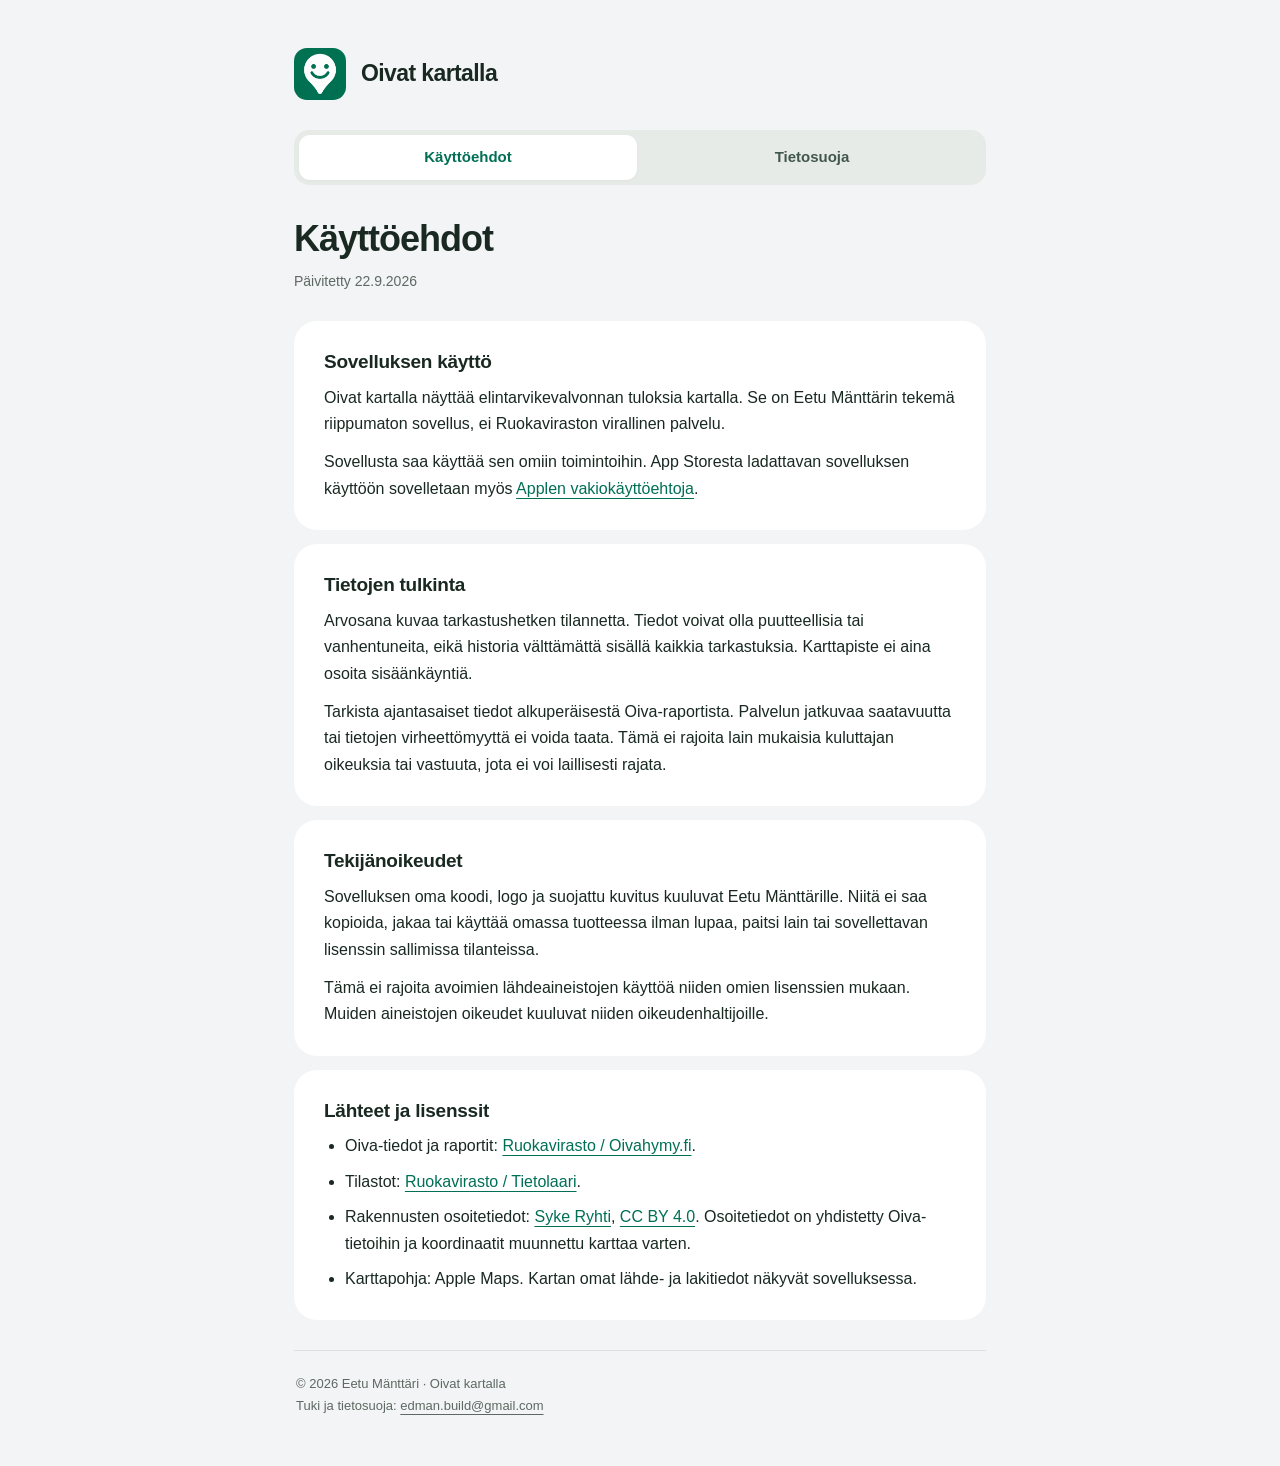
==== index.html @ 7859b193 "Publish Oivat kartalla terms and privacy pages" ====
<!doctype html>
<html lang="fi"><head><meta charset="utf-8"><meta name="viewport" content="width=device-width, initial-scale=1"><meta name="color-scheme" content="light"><meta name="referrer" content="strict-origin-when-cross-origin"><title>Käyttöehdot · Oivat kartalla</title><meta name="description" content="Oivat kartalla -sovelluksen käyttöehdot. Julkaisija Eetu Mänttäri."><link rel="icon" href="icon.png"><link rel="apple-touch-icon" href="icon.png"><link rel="stylesheet" href="style.css"></head><body><a class="skip" href="#sisalto">Siirry sisältöön</a><div class="wrap"><header><a class="brand" href="./"><img src="icon.png" alt="" width="52" height="52">Oivat kartalla</a><nav aria-label="Sivut"><a href="./" aria-current="page">Käyttöehdot</a><a href="tietosuoja.html" >Tietosuoja</a></nav></header><main id="sisalto"><h1>Käyttöehdot</h1><p class="updated">Päivitetty 22.9.2026</p><section class="card"><h2>Sovelluksen käyttö</h2><p>Oivat kartalla näyttää elintarvikevalvonnan tuloksia kartalla. Se on Eetu Mänttärin tekemä riippumaton sovellus, ei Ruokaviraston virallinen palvelu.</p><p>Sovellusta saa käyttää sen omiin toimintoihin. App Storesta ladattavan sovelluksen käyttöön sovelletaan myös <a href="https://www.apple.com/legal/internet-services/itunes/dev/stdeula/">Applen vakiokäyttöehtoja</a>.</p></section>
<section class="card"><h2>Tietojen tulkinta</h2><p>Arvosana kuvaa tarkastushetken tilannetta. Tiedot voivat olla puutteellisia tai vanhentuneita, eikä historia välttämättä sisällä kaikkia tarkastuksia. Karttapiste ei aina osoita sisäänkäyntiä.</p><p>Tarkista ajantasaiset tiedot alkuperäisestä Oiva-raportista. Palvelun jatkuvaa saatavuutta tai tietojen virheettömyyttä ei voida taata. Tämä ei rajoita lain mukaisia kuluttajan oikeuksia tai vastuuta, jota ei voi laillisesti rajata.</p></section>
<section class="card"><h2>Tekijänoikeudet</h2><p>Sovelluksen oma koodi, logo ja suojattu kuvitus kuuluvat Eetu Mänttärille. Niitä ei saa kopioida, jakaa tai käyttää omassa tuotteessa ilman lupaa, paitsi lain tai sovellettavan lisenssin sallimissa tilanteissa.</p><p>Tämä ei rajoita avoimien lähdeaineistojen käyttöä niiden omien lisenssien mukaan. Muiden aineistojen oikeudet kuuluvat niiden oikeudenhaltijoille.</p></section>
<section class="card"><h2>Lähteet ja lisenssit</h2><ul><li>Oiva-tiedot ja raportit: <a href="https://www.oivahymy.fi/">Ruokavirasto / Oivahymy.fi</a>.</li><li>Tilastot: <a href="https://www.oivahymy.fi/avoin-tieto">Ruokavirasto / Tietolaari</a>.</li><li>Rakennusten osoitetiedot: <a href="https://ckan.ymparisto.fi/dataset/rakennetun-ympariston-tietojarjestelman-rakennusten-osoitetiedot">Syke Ryhti</a>, <a href="https://creativecommons.org/licenses/by/4.0/deed.fi">CC BY 4.0</a>. Osoitetiedot on yhdistetty Oiva-tietoihin ja koordinaatit muunnettu karttaa varten.</li><li>Karttapohja: Apple Maps. Kartan omat lähde- ja lakitiedot näkyvät sovelluksessa.</li></ul></section></main><footer>© 2026 Eetu Mänttäri · Oivat kartalla<br>Tuki ja tietosuoja: <a href="mailto:edman.build@gmail.com">edman.build@gmail.com</a></footer></div></body></html>
---- style.css ----
*{box-sizing:border-box}html{color-scheme:light;scroll-behavior:smooth}body{margin:0;background:#f3f4f5;color:#192922;font:17px/1.65 -apple-system,BlinkMacSystemFont,"Segoe UI",sans-serif;-webkit-text-size-adjust:100%}a{color:#006f55;text-underline-offset:4px}a:hover{text-decoration-thickness:2px}a:focus-visible{outline:3px solid #177fa7;outline-offset:5px;border-radius:3px}.wrap{max-width:740px;margin:auto;padding:48px 24px 28px}.brand{display:flex;align-items:center;gap:15px;text-decoration:none;color:inherit;font-size:23px;font-weight:650;letter-spacing:-.6px}.brand img{width:52px;height:52px;border-radius:13px}nav{display:flex;gap:6px;margin:30px 0 32px;padding:5px;background:#e7ebe8;border-radius:15px}nav a{flex:1;text-align:center;padding:10px 12px;border-radius:11px;text-decoration:none;font-size:15px;font-weight:600;color:#42574c}nav a[aria-current=page]{background:white;color:#006f55;box-shadow:0 1px 3px #10291a0b}h1{font-size:36px;line-height:1.2;letter-spacing:-1px;margin:0 0 10px}h2{font-size:19px;line-height:1.35;letter-spacing:-.25px;margin:0 0 10px}p{margin:0 0 12px}p:last-child{margin-bottom:0}.updated{font-size:14px;color:#5d6962;margin-bottom:28px}.card{background:#fff;border-radius:23px;padding:28px 30px;margin:14px 0}.card p,.card li{font-size:16px}ul{margin:0;padding-left:21px}li+li{margin-top:9px}.quiet{color:#5d6962}footer{border-top:1px solid #dbe1dc;margin-top:30px;padding:22px 2px;font-size:13px;color:#5d6962}footer a{color:inherit;overflow-wrap:anywhere}.skip{position:absolute;top:-70px;left:12px;background:white;padding:12px}.skip:focus{top:12px}main{outline:none}@media(max-width:480px){.wrap{padding:28px 18px 20px}.brand{font-size:22px}.brand img{width:46px;height:46px}nav{margin:24px 0 28px}h1{font-size:31px}.card{padding:23px 22px;border-radius:21px}}@media(prefers-reduced-motion:reduce){html{scroll-behavior:auto}}
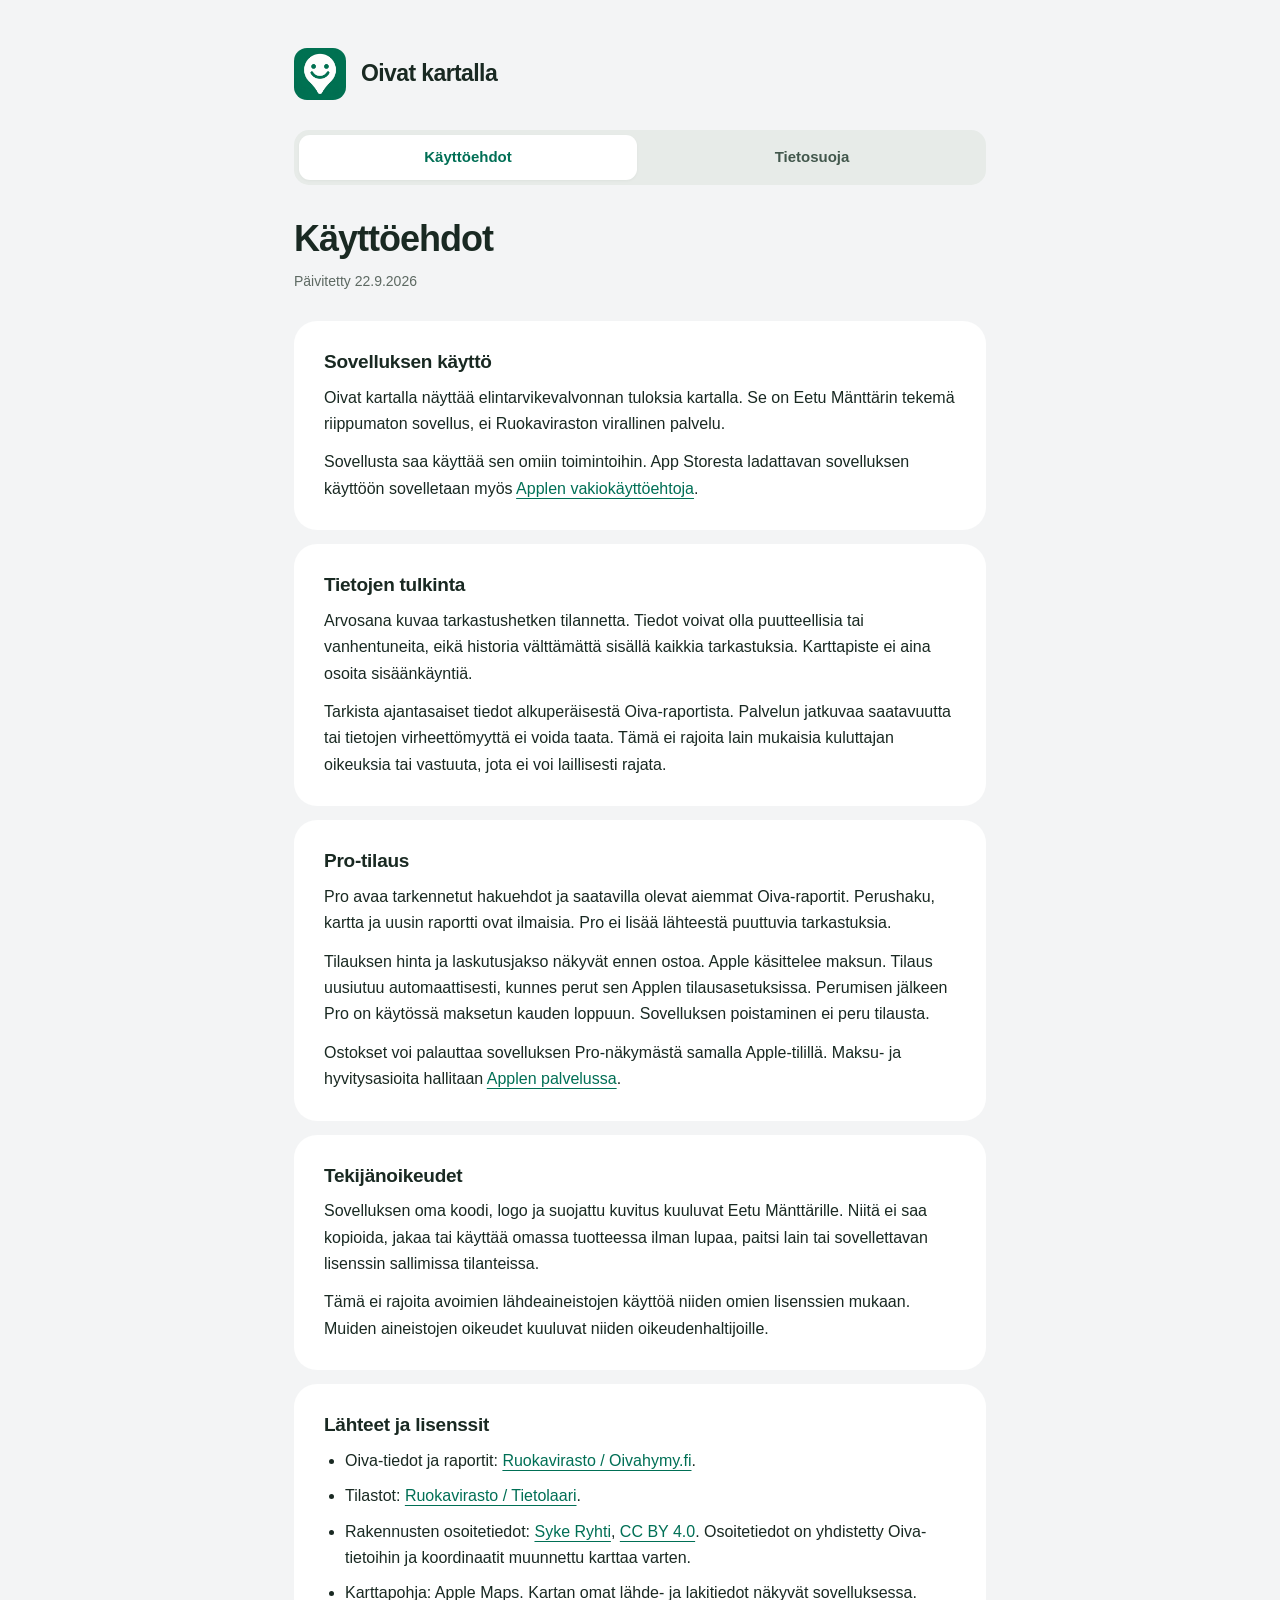
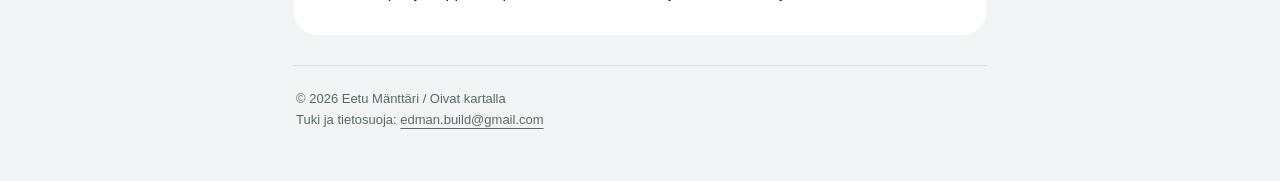
==== commit 8c59b88a: "Explain Pro subscriptions and Apple purchase privacy" ====
--- a/index.html
+++ b/index.html
@@ -1,5 +1,6 @@
 <!doctype html>
-<html lang="fi"><head><meta charset="utf-8"><meta name="viewport" content="width=device-width, initial-scale=1"><meta name="color-scheme" content="light"><meta name="referrer" content="strict-origin-when-cross-origin"><title>Käyttöehdot · Oivat kartalla</title><meta name="description" content="Oivat kartalla -sovelluksen käyttöehdot. Julkaisija Eetu Mänttäri."><link rel="icon" href="icon.png"><link rel="apple-touch-icon" href="icon.png"><link rel="stylesheet" href="style.css"></head><body><a class="skip" href="#sisalto">Siirry sisältöön</a><div class="wrap"><header><a class="brand" href="./"><img src="icon.png" alt="" width="52" height="52">Oivat kartalla</a><nav aria-label="Sivut"><a href="./" aria-current="page">Käyttöehdot</a><a href="tietosuoja.html" >Tietosuoja</a></nav></header><main id="sisalto"><h1>Käyttöehdot</h1><p class="updated">Päivitetty 22.9.2026</p><section class="card"><h2>Sovelluksen käyttö</h2><p>Oivat kartalla näyttää elintarvikevalvonnan tuloksia kartalla. Se on Eetu Mänttärin tekemä riippumaton sovellus, ei Ruokaviraston virallinen palvelu.</p><p>Sovellusta saa käyttää sen omiin toimintoihin. App Storesta ladattavan sovelluksen käyttöön sovelletaan myös <a href="https://www.apple.com/legal/internet-services/itunes/dev/stdeula/">Applen vakiokäyttöehtoja</a>.</p></section>
+<html lang="fi"><head><meta charset="utf-8"><meta name="viewport" content="width=device-width, initial-scale=1"><meta name="color-scheme" content="light"><meta name="referrer" content="strict-origin-when-cross-origin"><title>Käyttöehdot / Oivat kartalla</title><meta name="description" content="Oivat kartalla -sovelluksen käyttöehdot. Julkaisija Eetu Mänttäri."><link rel="icon" href="icon.png"><link rel="apple-touch-icon" href="icon.png"><link rel="stylesheet" href="style.css"></head><body><a class="skip" href="#sisalto">Siirry sisältöön</a><div class="wrap"><header><a class="brand" href="./"><img src="icon.png" alt="" width="52" height="52">Oivat kartalla</a><nav aria-label="Sivut"><a href="./" aria-current="page">Käyttöehdot</a><a href="tietosuoja.html" >Tietosuoja</a></nav></header><main id="sisalto"><h1>Käyttöehdot</h1><p class="updated">Päivitetty 22.9.2026</p><section class="card"><h2>Sovelluksen käyttö</h2><p>Oivat kartalla näyttää elintarvikevalvonnan tuloksia kartalla. Se on Eetu Mänttärin tekemä riippumaton sovellus, ei Ruokaviraston virallinen palvelu.</p><p>Sovellusta saa käyttää sen omiin toimintoihin. App Storesta ladattavan sovelluksen käyttöön sovelletaan myös <a href="https://www.apple.com/legal/internet-services/itunes/dev/stdeula/">Applen vakiokäyttöehtoja</a>.</p></section>
 <section class="card"><h2>Tietojen tulkinta</h2><p>Arvosana kuvaa tarkastushetken tilannetta. Tiedot voivat olla puutteellisia tai vanhentuneita, eikä historia välttämättä sisällä kaikkia tarkastuksia. Karttapiste ei aina osoita sisäänkäyntiä.</p><p>Tarkista ajantasaiset tiedot alkuperäisestä Oiva-raportista. Palvelun jatkuvaa saatavuutta tai tietojen virheettömyyttä ei voida taata. Tämä ei rajoita lain mukaisia kuluttajan oikeuksia tai vastuuta, jota ei voi laillisesti rajata.</p></section>
+<section class="card"><h2>Pro-tilaus</h2><p>Pro avaa tarkennetut hakuehdot ja saatavilla olevat aiemmat Oiva-raportit. Perushaku, kartta ja uusin raportti ovat ilmaisia. Pro ei lisää lähteestä puuttuvia tarkastuksia.</p><p>Tilauksen hinta ja laskutusjakso näkyvät ennen ostoa. Apple käsittelee maksun. Tilaus uusiutuu automaattisesti, kunnes perut sen Applen tilausasetuksissa. Perumisen jälkeen Pro on käytössä maksetun kauden loppuun. Sovelluksen poistaminen ei peru tilausta.</p><p>Ostokset voi palauttaa sovelluksen Pro-näkymästä samalla Apple-tilillä. Maksu- ja hyvitysasioita hallitaan <a href="https://reportaproblem.apple.com/">Applen palvelussa</a>.</p></section>
 <section class="card"><h2>Tekijänoikeudet</h2><p>Sovelluksen oma koodi, logo ja suojattu kuvitus kuuluvat Eetu Mänttärille. Niitä ei saa kopioida, jakaa tai käyttää omassa tuotteessa ilman lupaa, paitsi lain tai sovellettavan lisenssin sallimissa tilanteissa.</p><p>Tämä ei rajoita avoimien lähdeaineistojen käyttöä niiden omien lisenssien mukaan. Muiden aineistojen oikeudet kuuluvat niiden oikeudenhaltijoille.</p></section>
-<section class="card"><h2>Lähteet ja lisenssit</h2><ul><li>Oiva-tiedot ja raportit: <a href="https://www.oivahymy.fi/">Ruokavirasto / Oivahymy.fi</a>.</li><li>Tilastot: <a href="https://www.oivahymy.fi/avoin-tieto">Ruokavirasto / Tietolaari</a>.</li><li>Rakennusten osoitetiedot: <a href="https://ckan.ymparisto.fi/dataset/rakennetun-ympariston-tietojarjestelman-rakennusten-osoitetiedot">Syke Ryhti</a>, <a href="https://creativecommons.org/licenses/by/4.0/deed.fi">CC BY 4.0</a>. Osoitetiedot on yhdistetty Oiva-tietoihin ja koordinaatit muunnettu karttaa varten.</li><li>Karttapohja: Apple Maps. Kartan omat lähde- ja lakitiedot näkyvät sovelluksessa.</li></ul></section></main><footer>© 2026 Eetu Mänttäri · Oivat kartalla<br>Tuki ja tietosuoja: <a href="mailto:edman.build@gmail.com">edman.build@gmail.com</a></footer></div></body></html>+<section class="card"><h2>Lähteet ja lisenssit</h2><ul><li>Oiva-tiedot ja raportit: <a href="https://www.oivahymy.fi/">Ruokavirasto / Oivahymy.fi</a>.</li><li>Tilastot: <a href="https://www.oivahymy.fi/avoin-tieto">Ruokavirasto / Tietolaari</a>.</li><li>Rakennusten osoitetiedot: <a href="https://ckan.ymparisto.fi/dataset/rakennetun-ympariston-tietojarjestelman-rakennusten-osoitetiedot">Syke Ryhti</a>, <a href="https://creativecommons.org/licenses/by/4.0/deed.fi">CC BY 4.0</a>. Osoitetiedot on yhdistetty Oiva-tietoihin ja koordinaatit muunnettu karttaa varten.</li><li>Karttapohja: Apple Maps. Kartan omat lähde- ja lakitiedot näkyvät sovelluksessa.</li></ul></section></main><footer>© 2026 Eetu Mänttäri / Oivat kartalla<br>Tuki ja tietosuoja: <a href="mailto:edman.build@gmail.com">edman.build@gmail.com</a></footer></div></body></html>
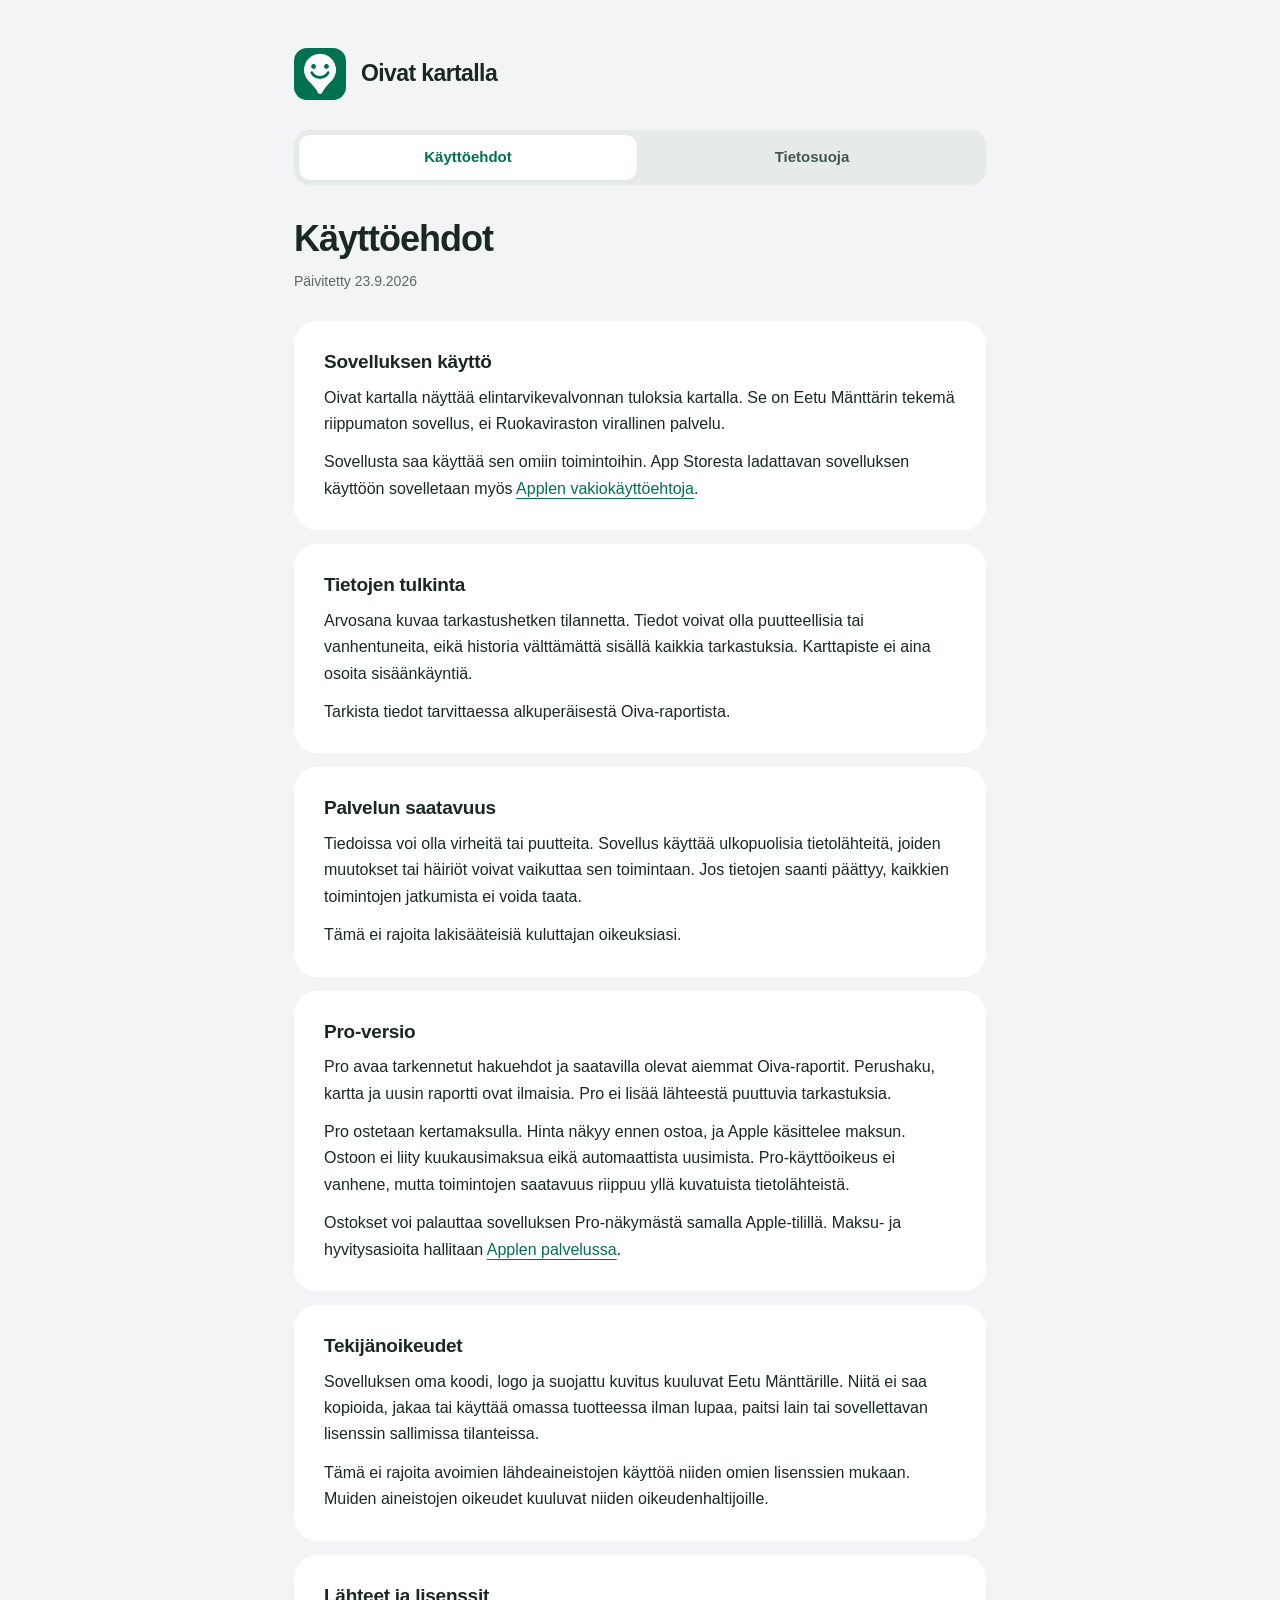
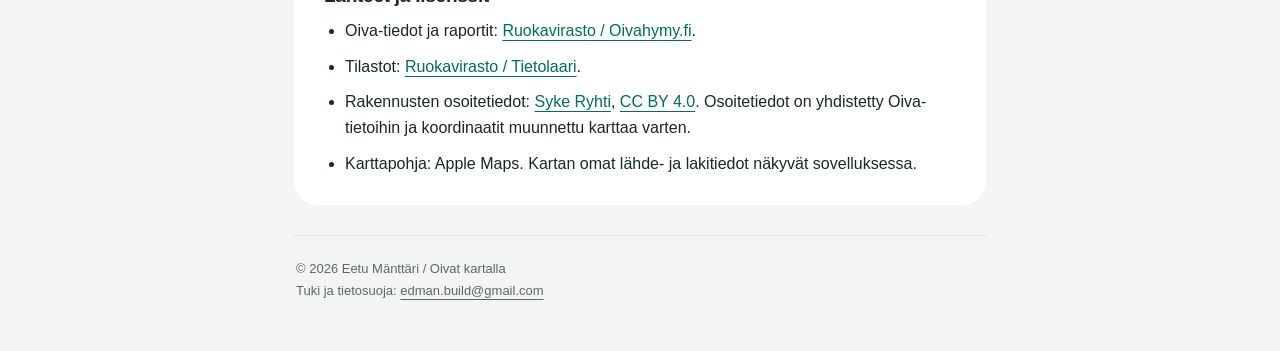
==== commit 1822d590: "Clarify data availability and one-time Pro terms" ====
--- a/index.html
+++ b/index.html
@@ -1,6 +1,7 @@
 <!doctype html>
-<html lang="fi"><head><meta charset="utf-8"><meta name="viewport" content="width=device-width, initial-scale=1"><meta name="color-scheme" content="light"><meta name="referrer" content="strict-origin-when-cross-origin"><title>Käyttöehdot / Oivat kartalla</title><meta name="description" content="Oivat kartalla -sovelluksen käyttöehdot. Julkaisija Eetu Mänttäri."><link rel="icon" href="icon.png"><link rel="apple-touch-icon" href="icon.png"><link rel="stylesheet" href="style.css"></head><body><a class="skip" href="#sisalto">Siirry sisältöön</a><div class="wrap"><header><a class="brand" href="./"><img src="icon.png" alt="" width="52" height="52">Oivat kartalla</a><nav aria-label="Sivut"><a href="./" aria-current="page">Käyttöehdot</a><a href="tietosuoja.html" >Tietosuoja</a></nav></header><main id="sisalto"><h1>Käyttöehdot</h1><p class="updated">Päivitetty 22.9.2026</p><section class="card"><h2>Sovelluksen käyttö</h2><p>Oivat kartalla näyttää elintarvikevalvonnan tuloksia kartalla. Se on Eetu Mänttärin tekemä riippumaton sovellus, ei Ruokaviraston virallinen palvelu.</p><p>Sovellusta saa käyttää sen omiin toimintoihin. App Storesta ladattavan sovelluksen käyttöön sovelletaan myös <a href="https://www.apple.com/legal/internet-services/itunes/dev/stdeula/">Applen vakiokäyttöehtoja</a>.</p></section>
-<section class="card"><h2>Tietojen tulkinta</h2><p>Arvosana kuvaa tarkastushetken tilannetta. Tiedot voivat olla puutteellisia tai vanhentuneita, eikä historia välttämättä sisällä kaikkia tarkastuksia. Karttapiste ei aina osoita sisäänkäyntiä.</p><p>Tarkista ajantasaiset tiedot alkuperäisestä Oiva-raportista. Palvelun jatkuvaa saatavuutta tai tietojen virheettömyyttä ei voida taata. Tämä ei rajoita lain mukaisia kuluttajan oikeuksia tai vastuuta, jota ei voi laillisesti rajata.</p></section>
-<section class="card"><h2>Pro-tilaus</h2><p>Pro avaa tarkennetut hakuehdot ja saatavilla olevat aiemmat Oiva-raportit. Perushaku, kartta ja uusin raportti ovat ilmaisia. Pro ei lisää lähteestä puuttuvia tarkastuksia.</p><p>Tilauksen hinta ja laskutusjakso näkyvät ennen ostoa. Apple käsittelee maksun. Tilaus uusiutuu automaattisesti, kunnes perut sen Applen tilausasetuksissa. Perumisen jälkeen Pro on käytössä maksetun kauden loppuun. Sovelluksen poistaminen ei peru tilausta.</p><p>Ostokset voi palauttaa sovelluksen Pro-näkymästä samalla Apple-tilillä. Maksu- ja hyvitysasioita hallitaan <a href="https://reportaproblem.apple.com/">Applen palvelussa</a>.</p></section>
+<html lang="fi"><head><meta charset="utf-8"><meta name="viewport" content="width=device-width, initial-scale=1"><meta name="color-scheme" content="light"><meta name="referrer" content="strict-origin-when-cross-origin"><title>Käyttöehdot / Oivat kartalla</title><meta name="description" content="Oivat kartalla -sovelluksen käyttöehdot. Julkaisija Eetu Mänttäri."><link rel="icon" href="icon.png"><link rel="apple-touch-icon" href="icon.png"><link rel="stylesheet" href="style.css"></head><body><a class="skip" href="#sisalto">Siirry sisältöön</a><div class="wrap"><header><a class="brand" href="./"><img src="icon.png" alt="" width="52" height="52">Oivat kartalla</a><nav aria-label="Sivut"><a href="./" aria-current="page">Käyttöehdot</a><a href="tietosuoja.html" >Tietosuoja</a></nav></header><main id="sisalto"><h1>Käyttöehdot</h1><p class="updated">Päivitetty 23.9.2026</p><section class="card"><h2>Sovelluksen käyttö</h2><p>Oivat kartalla näyttää elintarvikevalvonnan tuloksia kartalla. Se on Eetu Mänttärin tekemä riippumaton sovellus, ei Ruokaviraston virallinen palvelu.</p><p>Sovellusta saa käyttää sen omiin toimintoihin. App Storesta ladattavan sovelluksen käyttöön sovelletaan myös <a href="https://www.apple.com/legal/internet-services/itunes/dev/stdeula/">Applen vakiokäyttöehtoja</a>.</p></section>
+<section class="card"><h2>Tietojen tulkinta</h2><p>Arvosana kuvaa tarkastushetken tilannetta. Tiedot voivat olla puutteellisia tai vanhentuneita, eikä historia välttämättä sisällä kaikkia tarkastuksia. Karttapiste ei aina osoita sisäänkäyntiä.</p><p>Tarkista tiedot tarvittaessa alkuperäisestä Oiva-raportista.</p></section>
+<section class="card"><h2>Palvelun saatavuus</h2><p>Tiedoissa voi olla virheitä tai puutteita. Sovellus käyttää ulkopuolisia tietolähteitä, joiden muutokset tai häiriöt voivat vaikuttaa sen toimintaan. Jos tietojen saanti päättyy, kaikkien toimintojen jatkumista ei voida taata.</p><p>Tämä ei rajoita lakisääteisiä kuluttajan oikeuksiasi.</p></section>
+<section class="card"><h2>Pro-versio</h2><p>Pro avaa tarkennetut hakuehdot ja saatavilla olevat aiemmat Oiva-raportit. Perushaku, kartta ja uusin raportti ovat ilmaisia. Pro ei lisää lähteestä puuttuvia tarkastuksia.</p><p>Pro ostetaan kertamaksulla. Hinta näkyy ennen ostoa, ja Apple käsittelee maksun. Ostoon ei liity kuukausimaksua eikä automaattista uusimista. Pro-käyttöoikeus ei vanhene, mutta toimintojen saatavuus riippuu yllä kuvatuista tietolähteistä.</p><p>Ostokset voi palauttaa sovelluksen Pro-näkymästä samalla Apple-tilillä. Maksu- ja hyvitysasioita hallitaan <a href="https://reportaproblem.apple.com/">Applen palvelussa</a>.</p></section>
 <section class="card"><h2>Tekijänoikeudet</h2><p>Sovelluksen oma koodi, logo ja suojattu kuvitus kuuluvat Eetu Mänttärille. Niitä ei saa kopioida, jakaa tai käyttää omassa tuotteessa ilman lupaa, paitsi lain tai sovellettavan lisenssin sallimissa tilanteissa.</p><p>Tämä ei rajoita avoimien lähdeaineistojen käyttöä niiden omien lisenssien mukaan. Muiden aineistojen oikeudet kuuluvat niiden oikeudenhaltijoille.</p></section>
 <section class="card"><h2>Lähteet ja lisenssit</h2><ul><li>Oiva-tiedot ja raportit: <a href="https://www.oivahymy.fi/">Ruokavirasto / Oivahymy.fi</a>.</li><li>Tilastot: <a href="https://www.oivahymy.fi/avoin-tieto">Ruokavirasto / Tietolaari</a>.</li><li>Rakennusten osoitetiedot: <a href="https://ckan.ymparisto.fi/dataset/rakennetun-ympariston-tietojarjestelman-rakennusten-osoitetiedot">Syke Ryhti</a>, <a href="https://creativecommons.org/licenses/by/4.0/deed.fi">CC BY 4.0</a>. Osoitetiedot on yhdistetty Oiva-tietoihin ja koordinaatit muunnettu karttaa varten.</li><li>Karttapohja: Apple Maps. Kartan omat lähde- ja lakitiedot näkyvät sovelluksessa.</li></ul></section></main><footer>© 2026 Eetu Mänttäri / Oivat kartalla<br>Tuki ja tietosuoja: <a href="mailto:edman.build@gmail.com">edman.build@gmail.com</a></footer></div></body></html>
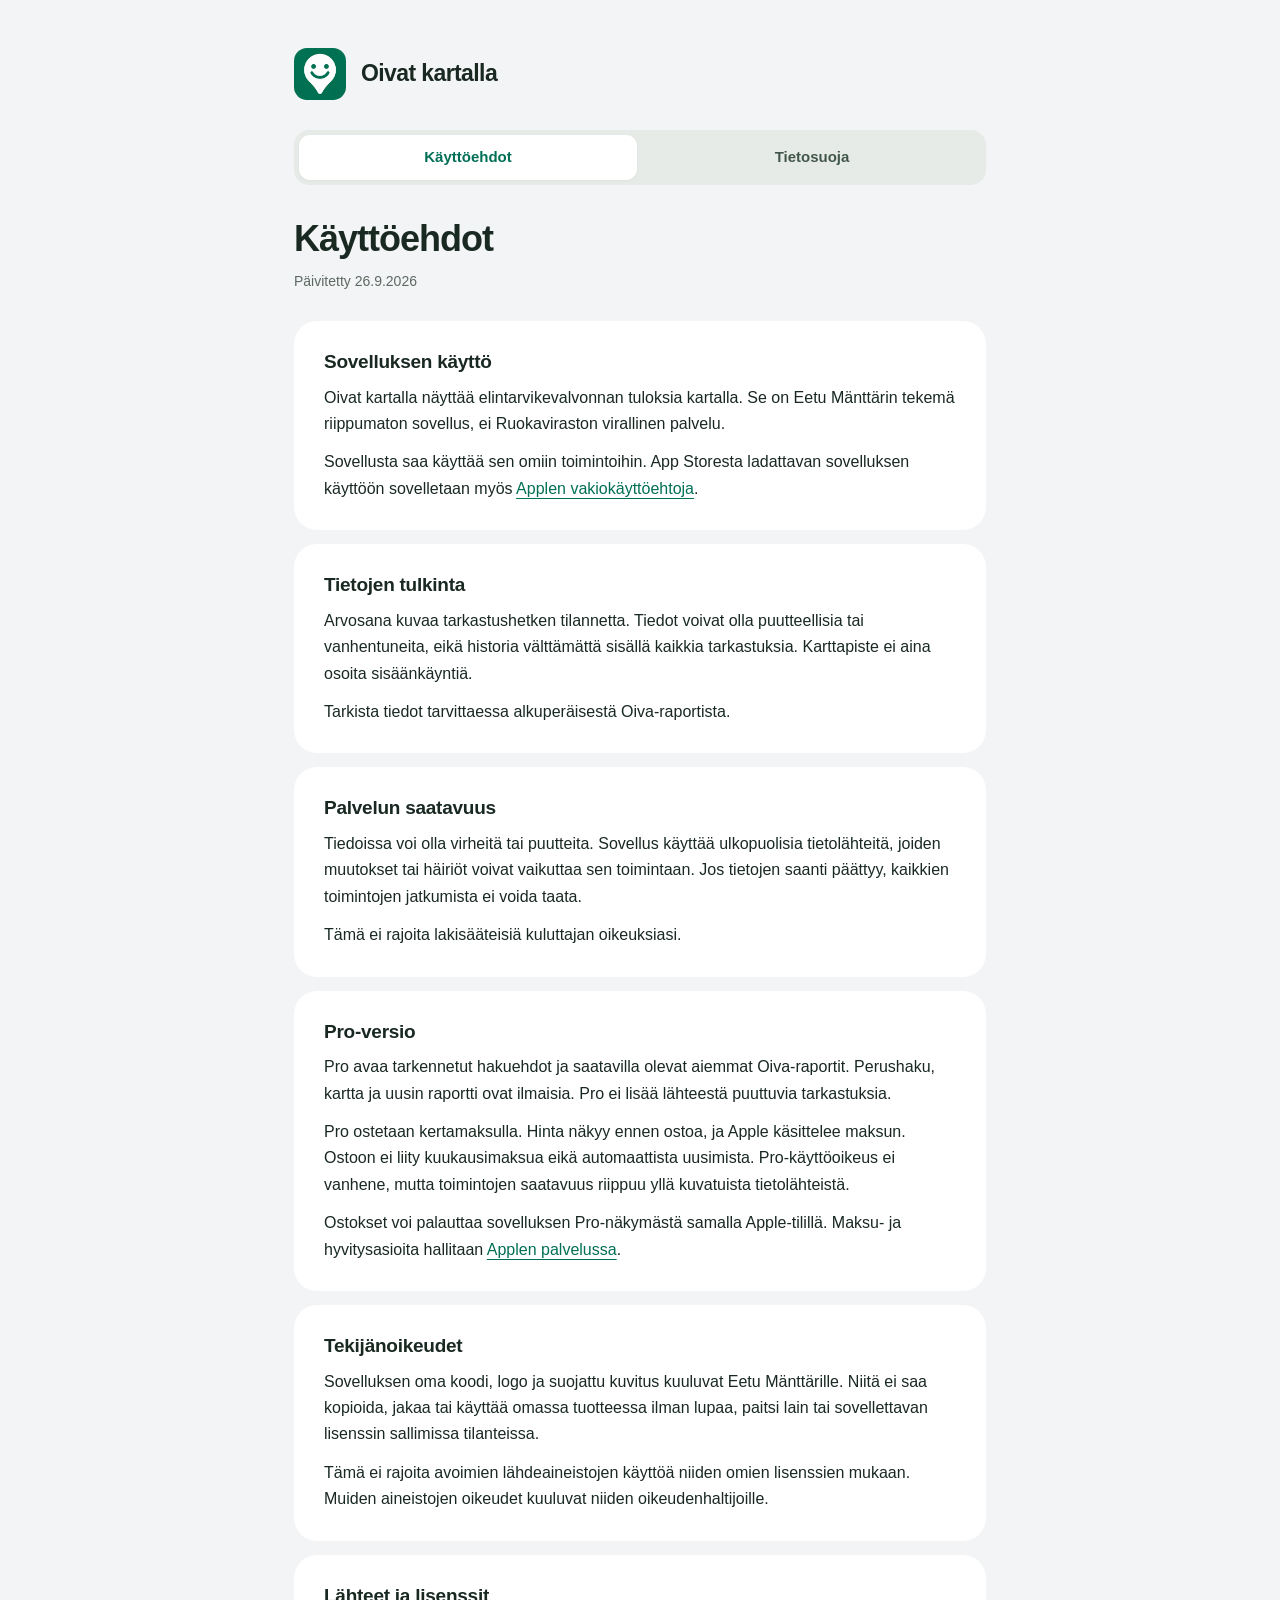
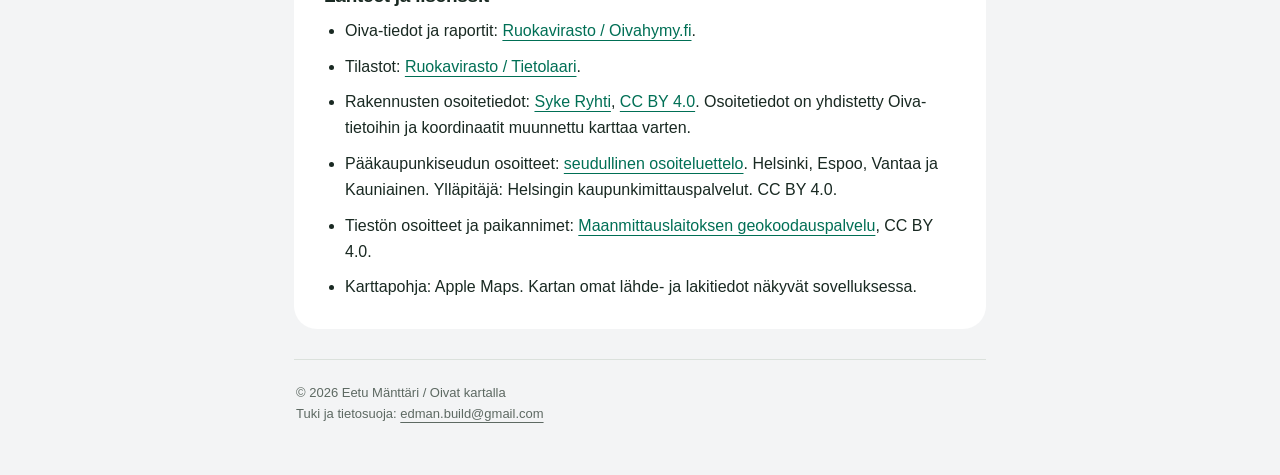
==== commit f5a69d94: "Clarify one-time Pro purchase privacy and address credits" ====
--- a/index.html
+++ b/index.html
@@ -1,7 +1,7 @@
 <!doctype html>
-<html lang="fi"><head><meta charset="utf-8"><meta name="viewport" content="width=device-width, initial-scale=1"><meta name="color-scheme" content="light"><meta name="referrer" content="strict-origin-when-cross-origin"><title>Käyttöehdot / Oivat kartalla</title><meta name="description" content="Oivat kartalla -sovelluksen käyttöehdot. Julkaisija Eetu Mänttäri."><link rel="icon" href="icon.png"><link rel="apple-touch-icon" href="icon.png"><link rel="stylesheet" href="style.css"></head><body><a class="skip" href="#sisalto">Siirry sisältöön</a><div class="wrap"><header><a class="brand" href="./"><img src="icon.png" alt="" width="52" height="52">Oivat kartalla</a><nav aria-label="Sivut"><a href="./" aria-current="page">Käyttöehdot</a><a href="tietosuoja.html" >Tietosuoja</a></nav></header><main id="sisalto"><h1>Käyttöehdot</h1><p class="updated">Päivitetty 23.9.2026</p><section class="card"><h2>Sovelluksen käyttö</h2><p>Oivat kartalla näyttää elintarvikevalvonnan tuloksia kartalla. Se on Eetu Mänttärin tekemä riippumaton sovellus, ei Ruokaviraston virallinen palvelu.</p><p>Sovellusta saa käyttää sen omiin toimintoihin. App Storesta ladattavan sovelluksen käyttöön sovelletaan myös <a href="https://www.apple.com/legal/internet-services/itunes/dev/stdeula/">Applen vakiokäyttöehtoja</a>.</p></section>
+<html lang="fi"><head><meta charset="utf-8"><meta name="viewport" content="width=device-width, initial-scale=1"><meta name="color-scheme" content="light"><meta name="referrer" content="strict-origin-when-cross-origin"><title>Käyttöehdot / Oivat kartalla</title><meta name="description" content="Oivat kartalla -sovelluksen käyttöehdot. Julkaisija Eetu Mänttäri."><link rel="icon" href="icon.png"><link rel="apple-touch-icon" href="icon.png"><link rel="stylesheet" href="style.css"></head><body><a class="skip" href="#sisalto">Siirry sisältöön</a><div class="wrap"><header><a class="brand" href="./"><img src="icon.png" alt="" width="52" height="52">Oivat kartalla</a><nav aria-label="Sivut"><a href="./" aria-current="page">Käyttöehdot</a><a href="tietosuoja.html" >Tietosuoja</a></nav></header><main id="sisalto"><h1>Käyttöehdot</h1><p class="updated">Päivitetty 26.9.2026</p><section class="card"><h2>Sovelluksen käyttö</h2><p>Oivat kartalla näyttää elintarvikevalvonnan tuloksia kartalla. Se on Eetu Mänttärin tekemä riippumaton sovellus, ei Ruokaviraston virallinen palvelu.</p><p>Sovellusta saa käyttää sen omiin toimintoihin. App Storesta ladattavan sovelluksen käyttöön sovelletaan myös <a href="https://www.apple.com/legal/internet-services/itunes/dev/stdeula/">Applen vakiokäyttöehtoja</a>.</p></section>
 <section class="card"><h2>Tietojen tulkinta</h2><p>Arvosana kuvaa tarkastushetken tilannetta. Tiedot voivat olla puutteellisia tai vanhentuneita, eikä historia välttämättä sisällä kaikkia tarkastuksia. Karttapiste ei aina osoita sisäänkäyntiä.</p><p>Tarkista tiedot tarvittaessa alkuperäisestä Oiva-raportista.</p></section>
 <section class="card"><h2>Palvelun saatavuus</h2><p>Tiedoissa voi olla virheitä tai puutteita. Sovellus käyttää ulkopuolisia tietolähteitä, joiden muutokset tai häiriöt voivat vaikuttaa sen toimintaan. Jos tietojen saanti päättyy, kaikkien toimintojen jatkumista ei voida taata.</p><p>Tämä ei rajoita lakisääteisiä kuluttajan oikeuksiasi.</p></section>
 <section class="card"><h2>Pro-versio</h2><p>Pro avaa tarkennetut hakuehdot ja saatavilla olevat aiemmat Oiva-raportit. Perushaku, kartta ja uusin raportti ovat ilmaisia. Pro ei lisää lähteestä puuttuvia tarkastuksia.</p><p>Pro ostetaan kertamaksulla. Hinta näkyy ennen ostoa, ja Apple käsittelee maksun. Ostoon ei liity kuukausimaksua eikä automaattista uusimista. Pro-käyttöoikeus ei vanhene, mutta toimintojen saatavuus riippuu yllä kuvatuista tietolähteistä.</p><p>Ostokset voi palauttaa sovelluksen Pro-näkymästä samalla Apple-tilillä. Maksu- ja hyvitysasioita hallitaan <a href="https://reportaproblem.apple.com/">Applen palvelussa</a>.</p></section>
 <section class="card"><h2>Tekijänoikeudet</h2><p>Sovelluksen oma koodi, logo ja suojattu kuvitus kuuluvat Eetu Mänttärille. Niitä ei saa kopioida, jakaa tai käyttää omassa tuotteessa ilman lupaa, paitsi lain tai sovellettavan lisenssin sallimissa tilanteissa.</p><p>Tämä ei rajoita avoimien lähdeaineistojen käyttöä niiden omien lisenssien mukaan. Muiden aineistojen oikeudet kuuluvat niiden oikeudenhaltijoille.</p></section>
-<section class="card"><h2>Lähteet ja lisenssit</h2><ul><li>Oiva-tiedot ja raportit: <a href="https://www.oivahymy.fi/">Ruokavirasto / Oivahymy.fi</a>.</li><li>Tilastot: <a href="https://www.oivahymy.fi/avoin-tieto">Ruokavirasto / Tietolaari</a>.</li><li>Rakennusten osoitetiedot: <a href="https://ckan.ymparisto.fi/dataset/rakennetun-ympariston-tietojarjestelman-rakennusten-osoitetiedot">Syke Ryhti</a>, <a href="https://creativecommons.org/licenses/by/4.0/deed.fi">CC BY 4.0</a>. Osoitetiedot on yhdistetty Oiva-tietoihin ja koordinaatit muunnettu karttaa varten.</li><li>Karttapohja: Apple Maps. Kartan omat lähde- ja lakitiedot näkyvät sovelluksessa.</li></ul></section></main><footer>© 2026 Eetu Mänttäri / Oivat kartalla<br>Tuki ja tietosuoja: <a href="mailto:edman.build@gmail.com">edman.build@gmail.com</a></footer></div></body></html>+<section class="card"><h2>Lähteet ja lisenssit</h2><ul><li>Oiva-tiedot ja raportit: <a href="https://www.oivahymy.fi/">Ruokavirasto / Oivahymy.fi</a>.</li><li>Tilastot: <a href="https://www.oivahymy.fi/avoin-tieto">Ruokavirasto / Tietolaari</a>.</li><li>Rakennusten osoitetiedot: <a href="https://ckan.ymparisto.fi/dataset/rakennetun-ympariston-tietojarjestelman-rakennusten-osoitetiedot">Syke Ryhti</a>, <a href="https://creativecommons.org/licenses/by/4.0/deed.fi">CC BY 4.0</a>. Osoitetiedot on yhdistetty Oiva-tietoihin ja koordinaatit muunnettu karttaa varten.</li><li>Pääkaupunkiseudun osoitteet: <a href="https://hri.fi/data/dataset/seudullinen-osoiteluettelo">seudullinen osoiteluettelo</a>. Helsinki, Espoo, Vantaa ja Kauniainen. Ylläpitäjä: Helsingin kaupunkimittauspalvelut. CC BY 4.0.</li><li>Tiestön osoitteet ja paikannimet: <a href="https://www.maanmittauslaitos.fi/geokoodauspalvelu">Maanmittauslaitoksen geokoodauspalvelu</a>, CC BY 4.0.</li><li>Karttapohja: Apple Maps. Kartan omat lähde- ja lakitiedot näkyvät sovelluksessa.</li></ul></section></main><footer>© 2026 Eetu Mänttäri / Oivat kartalla<br>Tuki ja tietosuoja: <a href="mailto:edman.build@gmail.com">edman.build@gmail.com</a></footer></div></body></html>
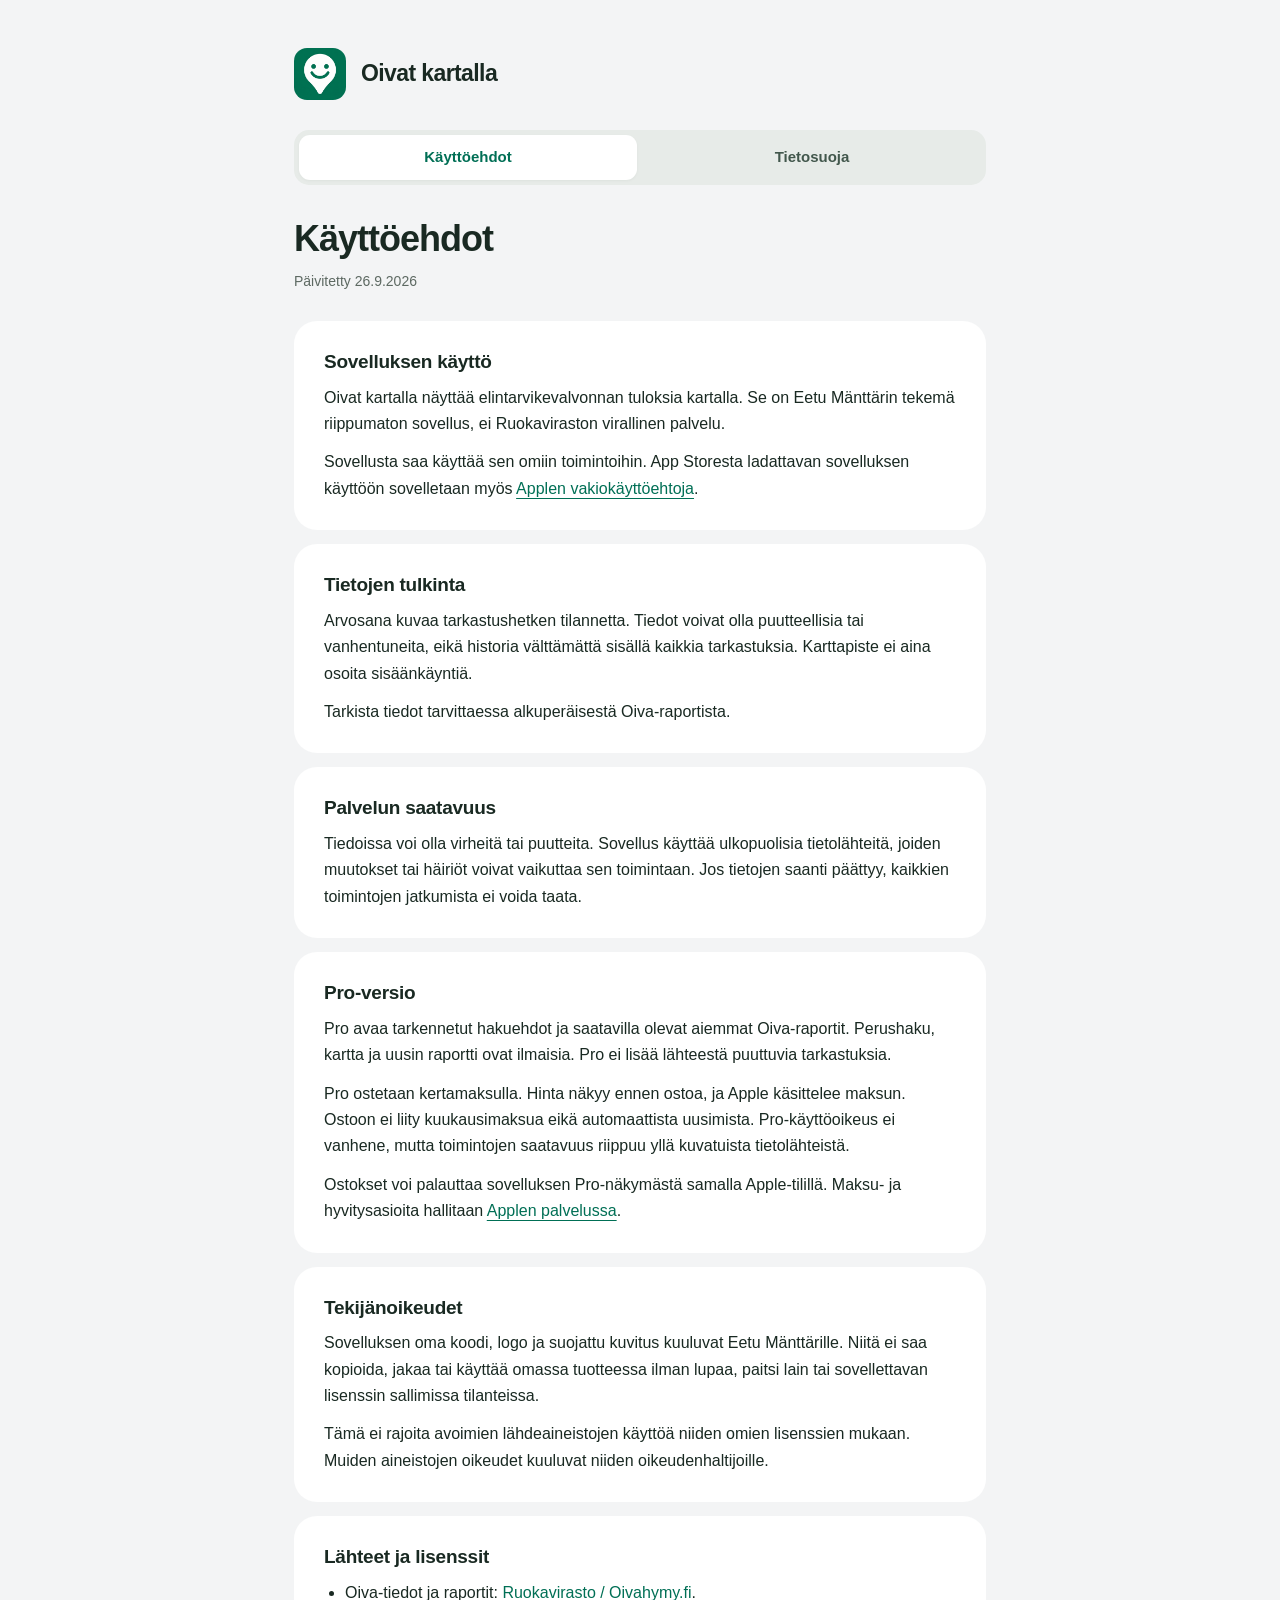
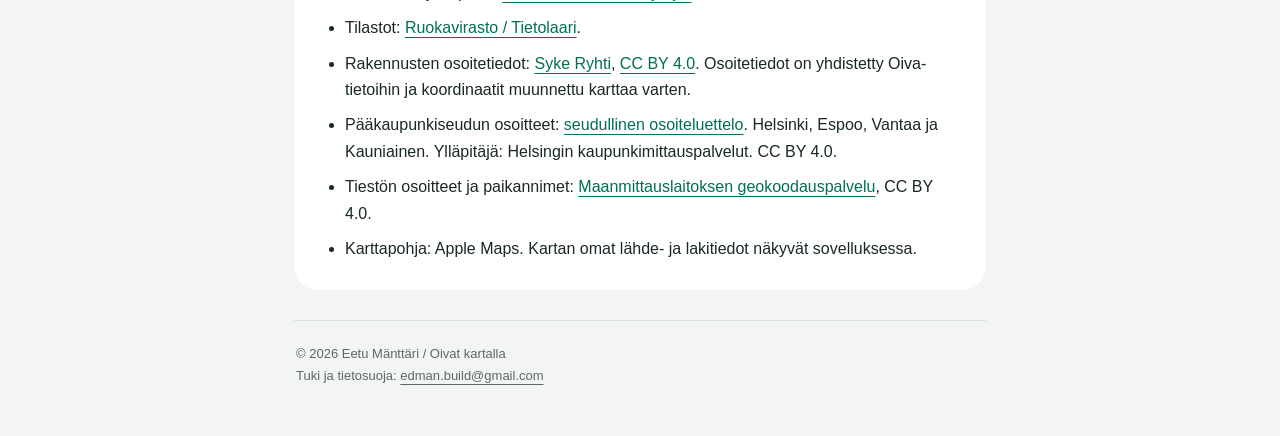
==== commit 37e8e801: "Simplify service availability wording as requested" ====
--- a/index.html
+++ b/index.html
@@ -1,7 +1,7 @@
 <!doctype html>
 <html lang="fi"><head><meta charset="utf-8"><meta name="viewport" content="width=device-width, initial-scale=1"><meta name="color-scheme" content="light"><meta name="referrer" content="strict-origin-when-cross-origin"><title>Käyttöehdot / Oivat kartalla</title><meta name="description" content="Oivat kartalla -sovelluksen käyttöehdot. Julkaisija Eetu Mänttäri."><link rel="icon" href="icon.png"><link rel="apple-touch-icon" href="icon.png"><link rel="stylesheet" href="style.css"></head><body><a class="skip" href="#sisalto">Siirry sisältöön</a><div class="wrap"><header><a class="brand" href="./"><img src="icon.png" alt="" width="52" height="52">Oivat kartalla</a><nav aria-label="Sivut"><a href="./" aria-current="page">Käyttöehdot</a><a href="tietosuoja.html" >Tietosuoja</a></nav></header><main id="sisalto"><h1>Käyttöehdot</h1><p class="updated">Päivitetty 26.9.2026</p><section class="card"><h2>Sovelluksen käyttö</h2><p>Oivat kartalla näyttää elintarvikevalvonnan tuloksia kartalla. Se on Eetu Mänttärin tekemä riippumaton sovellus, ei Ruokaviraston virallinen palvelu.</p><p>Sovellusta saa käyttää sen omiin toimintoihin. App Storesta ladattavan sovelluksen käyttöön sovelletaan myös <a href="https://www.apple.com/legal/internet-services/itunes/dev/stdeula/">Applen vakiokäyttöehtoja</a>.</p></section>
 <section class="card"><h2>Tietojen tulkinta</h2><p>Arvosana kuvaa tarkastushetken tilannetta. Tiedot voivat olla puutteellisia tai vanhentuneita, eikä historia välttämättä sisällä kaikkia tarkastuksia. Karttapiste ei aina osoita sisäänkäyntiä.</p><p>Tarkista tiedot tarvittaessa alkuperäisestä Oiva-raportista.</p></section>
-<section class="card"><h2>Palvelun saatavuus</h2><p>Tiedoissa voi olla virheitä tai puutteita. Sovellus käyttää ulkopuolisia tietolähteitä, joiden muutokset tai häiriöt voivat vaikuttaa sen toimintaan. Jos tietojen saanti päättyy, kaikkien toimintojen jatkumista ei voida taata.</p><p>Tämä ei rajoita lakisääteisiä kuluttajan oikeuksiasi.</p></section>
+<section class="card"><h2>Palvelun saatavuus</h2><p>Tiedoissa voi olla virheitä tai puutteita. Sovellus käyttää ulkopuolisia tietolähteitä, joiden muutokset tai häiriöt voivat vaikuttaa sen toimintaan. Jos tietojen saanti päättyy, kaikkien toimintojen jatkumista ei voida taata.</p></section>
 <section class="card"><h2>Pro-versio</h2><p>Pro avaa tarkennetut hakuehdot ja saatavilla olevat aiemmat Oiva-raportit. Perushaku, kartta ja uusin raportti ovat ilmaisia. Pro ei lisää lähteestä puuttuvia tarkastuksia.</p><p>Pro ostetaan kertamaksulla. Hinta näkyy ennen ostoa, ja Apple käsittelee maksun. Ostoon ei liity kuukausimaksua eikä automaattista uusimista. Pro-käyttöoikeus ei vanhene, mutta toimintojen saatavuus riippuu yllä kuvatuista tietolähteistä.</p><p>Ostokset voi palauttaa sovelluksen Pro-näkymästä samalla Apple-tilillä. Maksu- ja hyvitysasioita hallitaan <a href="https://reportaproblem.apple.com/">Applen palvelussa</a>.</p></section>
 <section class="card"><h2>Tekijänoikeudet</h2><p>Sovelluksen oma koodi, logo ja suojattu kuvitus kuuluvat Eetu Mänttärille. Niitä ei saa kopioida, jakaa tai käyttää omassa tuotteessa ilman lupaa, paitsi lain tai sovellettavan lisenssin sallimissa tilanteissa.</p><p>Tämä ei rajoita avoimien lähdeaineistojen käyttöä niiden omien lisenssien mukaan. Muiden aineistojen oikeudet kuuluvat niiden oikeudenhaltijoille.</p></section>
 <section class="card"><h2>Lähteet ja lisenssit</h2><ul><li>Oiva-tiedot ja raportit: <a href="https://www.oivahymy.fi/">Ruokavirasto / Oivahymy.fi</a>.</li><li>Tilastot: <a href="https://www.oivahymy.fi/avoin-tieto">Ruokavirasto / Tietolaari</a>.</li><li>Rakennusten osoitetiedot: <a href="https://ckan.ymparisto.fi/dataset/rakennetun-ympariston-tietojarjestelman-rakennusten-osoitetiedot">Syke Ryhti</a>, <a href="https://creativecommons.org/licenses/by/4.0/deed.fi">CC BY 4.0</a>. Osoitetiedot on yhdistetty Oiva-tietoihin ja koordinaatit muunnettu karttaa varten.</li><li>Pääkaupunkiseudun osoitteet: <a href="https://hri.fi/data/dataset/seudullinen-osoiteluettelo">seudullinen osoiteluettelo</a>. Helsinki, Espoo, Vantaa ja Kauniainen. Ylläpitäjä: Helsingin kaupunkimittauspalvelut. CC BY 4.0.</li><li>Tiestön osoitteet ja paikannimet: <a href="https://www.maanmittauslaitos.fi/geokoodauspalvelu">Maanmittauslaitoksen geokoodauspalvelu</a>, CC BY 4.0.</li><li>Karttapohja: Apple Maps. Kartan omat lähde- ja lakitiedot näkyvät sovelluksessa.</li></ul></section></main><footer>© 2026 Eetu Mänttäri / Oivat kartalla<br>Tuki ja tietosuoja: <a href="mailto:edman.build@gmail.com">edman.build@gmail.com</a></footer></div></body></html>
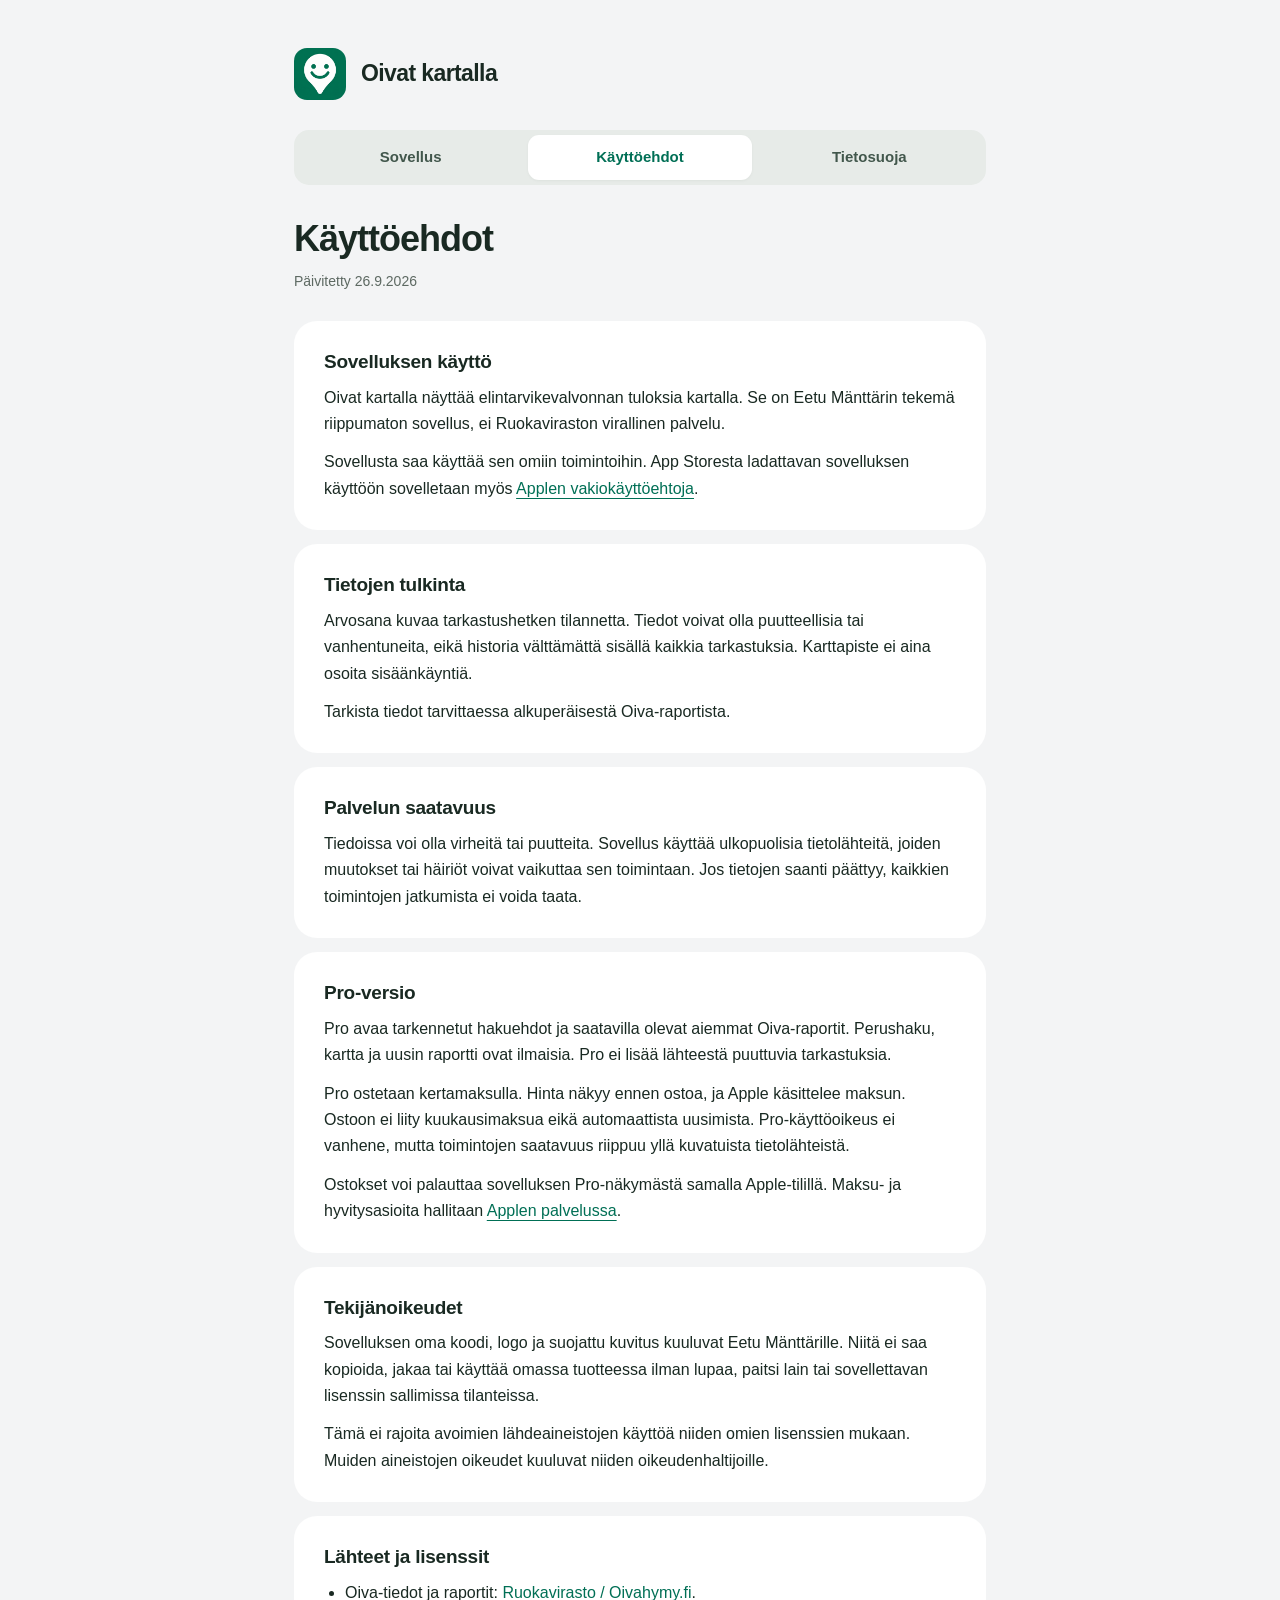
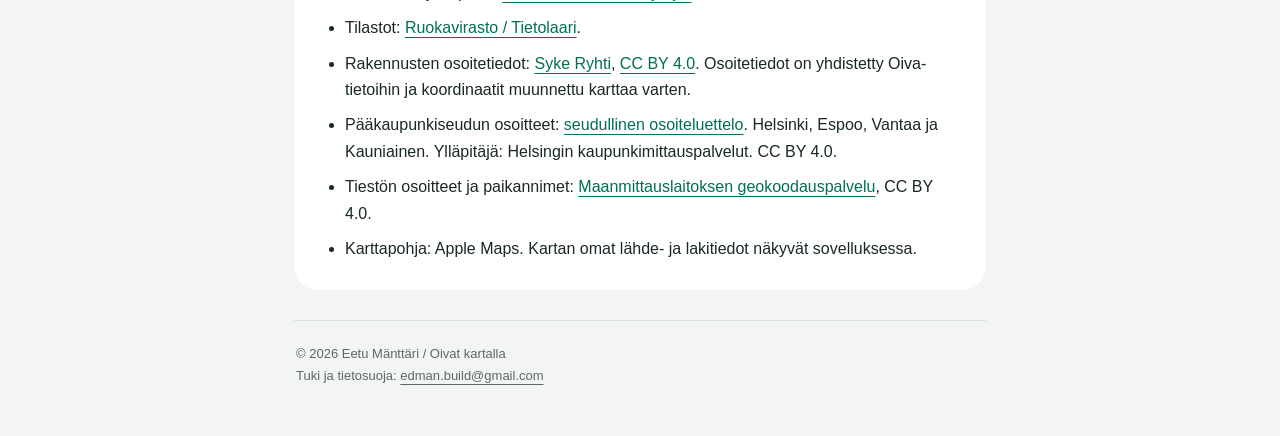
==== commit 00eb2fca: "Add Finnish app presentation page and search metadata" ====
--- a/index.html
+++ b/index.html
@@ -1,5 +1,5 @@
 <!doctype html>
-<html lang="fi"><head><meta charset="utf-8"><meta name="viewport" content="width=device-width, initial-scale=1"><meta name="color-scheme" content="light"><meta name="referrer" content="strict-origin-when-cross-origin"><title>Käyttöehdot / Oivat kartalla</title><meta name="description" content="Oivat kartalla -sovelluksen käyttöehdot. Julkaisija Eetu Mänttäri."><link rel="icon" href="icon.png"><link rel="apple-touch-icon" href="icon.png"><link rel="stylesheet" href="style.css"></head><body><a class="skip" href="#sisalto">Siirry sisältöön</a><div class="wrap"><header><a class="brand" href="./"><img src="icon.png" alt="" width="52" height="52">Oivat kartalla</a><nav aria-label="Sivut"><a href="./" aria-current="page">Käyttöehdot</a><a href="tietosuoja.html" >Tietosuoja</a></nav></header><main id="sisalto"><h1>Käyttöehdot</h1><p class="updated">Päivitetty 26.9.2026</p><section class="card"><h2>Sovelluksen käyttö</h2><p>Oivat kartalla näyttää elintarvikevalvonnan tuloksia kartalla. Se on Eetu Mänttärin tekemä riippumaton sovellus, ei Ruokaviraston virallinen palvelu.</p><p>Sovellusta saa käyttää sen omiin toimintoihin. App Storesta ladattavan sovelluksen käyttöön sovelletaan myös <a href="https://www.apple.com/legal/internet-services/itunes/dev/stdeula/">Applen vakiokäyttöehtoja</a>.</p></section>
+<html lang="fi"><head><meta charset="utf-8"><meta name="viewport" content="width=device-width, initial-scale=1"><meta name="color-scheme" content="light"><meta name="referrer" content="strict-origin-when-cross-origin"><title>Käyttöehdot / Oivat kartalla</title><meta name="description" content="Oivat kartalla -sovelluksen käyttöehdot. Julkaisija Eetu Mänttäri."><link rel="icon" href="icon.png"><link rel="apple-touch-icon" href="icon.png"><link rel="stylesheet" href="style.css"></head><body><a class="skip" href="#sisalto">Siirry sisältöön</a><div class="wrap"><header><a class="brand" href="./"><img src="icon.png" alt="" width="52" height="52">Oivat kartalla</a><nav aria-label="Sivut"><a href="sovellus/">Sovellus</a><a href="./" aria-current="page">Käyttöehdot</a><a href="tietosuoja.html" >Tietosuoja</a></nav></header><main id="sisalto"><h1>Käyttöehdot</h1><p class="updated">Päivitetty 26.9.2026</p><section class="card"><h2>Sovelluksen käyttö</h2><p>Oivat kartalla näyttää elintarvikevalvonnan tuloksia kartalla. Se on Eetu Mänttärin tekemä riippumaton sovellus, ei Ruokaviraston virallinen palvelu.</p><p>Sovellusta saa käyttää sen omiin toimintoihin. App Storesta ladattavan sovelluksen käyttöön sovelletaan myös <a href="https://www.apple.com/legal/internet-services/itunes/dev/stdeula/">Applen vakiokäyttöehtoja</a>.</p></section>
 <section class="card"><h2>Tietojen tulkinta</h2><p>Arvosana kuvaa tarkastushetken tilannetta. Tiedot voivat olla puutteellisia tai vanhentuneita, eikä historia välttämättä sisällä kaikkia tarkastuksia. Karttapiste ei aina osoita sisäänkäyntiä.</p><p>Tarkista tiedot tarvittaessa alkuperäisestä Oiva-raportista.</p></section>
 <section class="card"><h2>Palvelun saatavuus</h2><p>Tiedoissa voi olla virheitä tai puutteita. Sovellus käyttää ulkopuolisia tietolähteitä, joiden muutokset tai häiriöt voivat vaikuttaa sen toimintaan. Jos tietojen saanti päättyy, kaikkien toimintojen jatkumista ei voida taata.</p></section>
 <section class="card"><h2>Pro-versio</h2><p>Pro avaa tarkennetut hakuehdot ja saatavilla olevat aiemmat Oiva-raportit. Perushaku, kartta ja uusin raportti ovat ilmaisia. Pro ei lisää lähteestä puuttuvia tarkastuksia.</p><p>Pro ostetaan kertamaksulla. Hinta näkyy ennen ostoa, ja Apple käsittelee maksun. Ostoon ei liity kuukausimaksua eikä automaattista uusimista. Pro-käyttöoikeus ei vanhene, mutta toimintojen saatavuus riippuu yllä kuvatuista tietolähteistä.</p><p>Ostokset voi palauttaa sovelluksen Pro-näkymästä samalla Apple-tilillä. Maksu- ja hyvitysasioita hallitaan <a href="https://reportaproblem.apple.com/">Applen palvelussa</a>.</p></section>
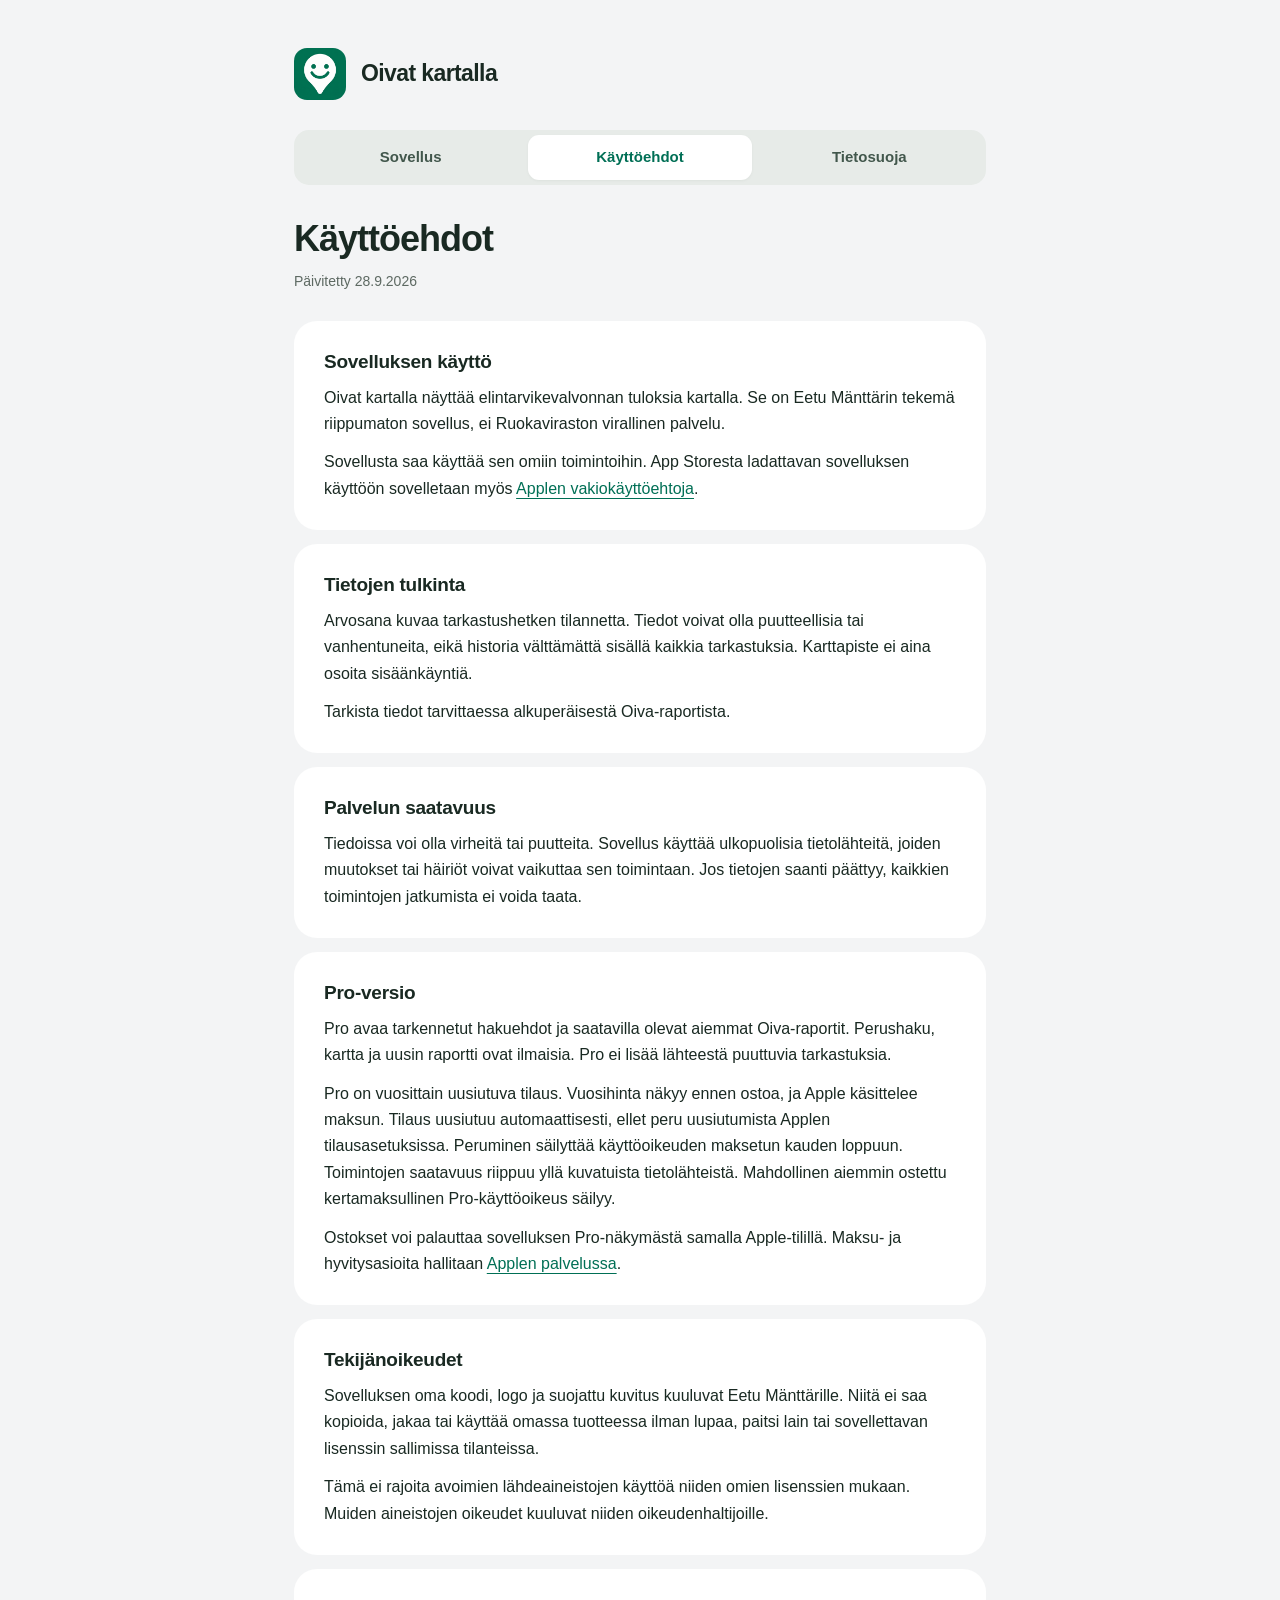
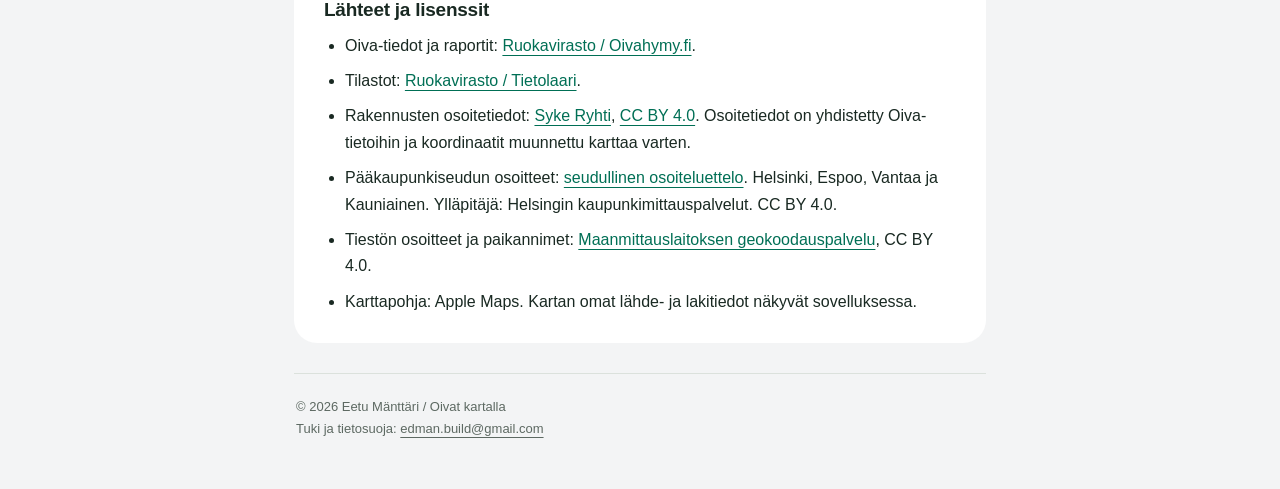
==== commit 734c4e49: "Describe Pro annual subscription and renewal terms" ====
--- a/index.html
+++ b/index.html
@@ -1,7 +1,7 @@
 <!doctype html>
-<html lang="fi"><head><meta charset="utf-8"><meta name="viewport" content="width=device-width, initial-scale=1"><meta name="color-scheme" content="light"><meta name="referrer" content="strict-origin-when-cross-origin"><title>Käyttöehdot / Oivat kartalla</title><meta name="description" content="Oivat kartalla -sovelluksen käyttöehdot. Julkaisija Eetu Mänttäri."><link rel="icon" href="icon.png"><link rel="apple-touch-icon" href="icon.png"><link rel="stylesheet" href="style.css"></head><body><a class="skip" href="#sisalto">Siirry sisältöön</a><div class="wrap"><header><a class="brand" href="./"><img src="icon.png" alt="" width="52" height="52">Oivat kartalla</a><nav aria-label="Sivut"><a href="sovellus/">Sovellus</a><a href="./" aria-current="page">Käyttöehdot</a><a href="tietosuoja.html" >Tietosuoja</a></nav></header><main id="sisalto"><h1>Käyttöehdot</h1><p class="updated">Päivitetty 26.9.2026</p><section class="card"><h2>Sovelluksen käyttö</h2><p>Oivat kartalla näyttää elintarvikevalvonnan tuloksia kartalla. Se on Eetu Mänttärin tekemä riippumaton sovellus, ei Ruokaviraston virallinen palvelu.</p><p>Sovellusta saa käyttää sen omiin toimintoihin. App Storesta ladattavan sovelluksen käyttöön sovelletaan myös <a href="https://www.apple.com/legal/internet-services/itunes/dev/stdeula/">Applen vakiokäyttöehtoja</a>.</p></section>
+<html lang="fi"><head><meta charset="utf-8"><meta name="viewport" content="width=device-width, initial-scale=1"><meta name="color-scheme" content="light"><meta name="referrer" content="strict-origin-when-cross-origin"><title>Käyttöehdot / Oivat kartalla</title><meta name="description" content="Oivat kartalla -sovelluksen käyttöehdot. Julkaisija Eetu Mänttäri."><link rel="icon" href="icon.png"><link rel="apple-touch-icon" href="icon.png"><link rel="stylesheet" href="style.css"></head><body><a class="skip" href="#sisalto">Siirry sisältöön</a><div class="wrap"><header><a class="brand" href="./"><img src="icon.png" alt="" width="52" height="52">Oivat kartalla</a><nav aria-label="Sivut"><a href="sovellus/">Sovellus</a><a href="./" aria-current="page">Käyttöehdot</a><a href="tietosuoja.html" >Tietosuoja</a></nav></header><main id="sisalto"><h1>Käyttöehdot</h1><p class="updated">Päivitetty 28.9.2026</p><section class="card"><h2>Sovelluksen käyttö</h2><p>Oivat kartalla näyttää elintarvikevalvonnan tuloksia kartalla. Se on Eetu Mänttärin tekemä riippumaton sovellus, ei Ruokaviraston virallinen palvelu.</p><p>Sovellusta saa käyttää sen omiin toimintoihin. App Storesta ladattavan sovelluksen käyttöön sovelletaan myös <a href="https://www.apple.com/legal/internet-services/itunes/dev/stdeula/">Applen vakiokäyttöehtoja</a>.</p></section>
 <section class="card"><h2>Tietojen tulkinta</h2><p>Arvosana kuvaa tarkastushetken tilannetta. Tiedot voivat olla puutteellisia tai vanhentuneita, eikä historia välttämättä sisällä kaikkia tarkastuksia. Karttapiste ei aina osoita sisäänkäyntiä.</p><p>Tarkista tiedot tarvittaessa alkuperäisestä Oiva-raportista.</p></section>
 <section class="card"><h2>Palvelun saatavuus</h2><p>Tiedoissa voi olla virheitä tai puutteita. Sovellus käyttää ulkopuolisia tietolähteitä, joiden muutokset tai häiriöt voivat vaikuttaa sen toimintaan. Jos tietojen saanti päättyy, kaikkien toimintojen jatkumista ei voida taata.</p></section>
-<section class="card"><h2>Pro-versio</h2><p>Pro avaa tarkennetut hakuehdot ja saatavilla olevat aiemmat Oiva-raportit. Perushaku, kartta ja uusin raportti ovat ilmaisia. Pro ei lisää lähteestä puuttuvia tarkastuksia.</p><p>Pro ostetaan kertamaksulla. Hinta näkyy ennen ostoa, ja Apple käsittelee maksun. Ostoon ei liity kuukausimaksua eikä automaattista uusimista. Pro-käyttöoikeus ei vanhene, mutta toimintojen saatavuus riippuu yllä kuvatuista tietolähteistä.</p><p>Ostokset voi palauttaa sovelluksen Pro-näkymästä samalla Apple-tilillä. Maksu- ja hyvitysasioita hallitaan <a href="https://reportaproblem.apple.com/">Applen palvelussa</a>.</p></section>
+<section class="card"><h2>Pro-versio</h2><p>Pro avaa tarkennetut hakuehdot ja saatavilla olevat aiemmat Oiva-raportit. Perushaku, kartta ja uusin raportti ovat ilmaisia. Pro ei lisää lähteestä puuttuvia tarkastuksia.</p><p>Pro on vuosittain uusiutuva tilaus. Vuosihinta näkyy ennen ostoa, ja Apple käsittelee maksun. Tilaus uusiutuu automaattisesti, ellet peru uusiutumista Applen tilausasetuksissa. Peruminen säilyttää käyttöoikeuden maksetun kauden loppuun. Toimintojen saatavuus riippuu yllä kuvatuista tietolähteistä. Mahdollinen aiemmin ostettu kertamaksullinen Pro-käyttöoikeus säilyy.</p><p>Ostokset voi palauttaa sovelluksen Pro-näkymästä samalla Apple-tilillä. Maksu- ja hyvitysasioita hallitaan <a href="https://reportaproblem.apple.com/">Applen palvelussa</a>.</p></section>
 <section class="card"><h2>Tekijänoikeudet</h2><p>Sovelluksen oma koodi, logo ja suojattu kuvitus kuuluvat Eetu Mänttärille. Niitä ei saa kopioida, jakaa tai käyttää omassa tuotteessa ilman lupaa, paitsi lain tai sovellettavan lisenssin sallimissa tilanteissa.</p><p>Tämä ei rajoita avoimien lähdeaineistojen käyttöä niiden omien lisenssien mukaan. Muiden aineistojen oikeudet kuuluvat niiden oikeudenhaltijoille.</p></section>
 <section class="card"><h2>Lähteet ja lisenssit</h2><ul><li>Oiva-tiedot ja raportit: <a href="https://www.oivahymy.fi/">Ruokavirasto / Oivahymy.fi</a>.</li><li>Tilastot: <a href="https://www.oivahymy.fi/avoin-tieto">Ruokavirasto / Tietolaari</a>.</li><li>Rakennusten osoitetiedot: <a href="https://ckan.ymparisto.fi/dataset/rakennetun-ympariston-tietojarjestelman-rakennusten-osoitetiedot">Syke Ryhti</a>, <a href="https://creativecommons.org/licenses/by/4.0/deed.fi">CC BY 4.0</a>. Osoitetiedot on yhdistetty Oiva-tietoihin ja koordinaatit muunnettu karttaa varten.</li><li>Pääkaupunkiseudun osoitteet: <a href="https://hri.fi/data/dataset/seudullinen-osoiteluettelo">seudullinen osoiteluettelo</a>. Helsinki, Espoo, Vantaa ja Kauniainen. Ylläpitäjä: Helsingin kaupunkimittauspalvelut. CC BY 4.0.</li><li>Tiestön osoitteet ja paikannimet: <a href="https://www.maanmittauslaitos.fi/geokoodauspalvelu">Maanmittauslaitoksen geokoodauspalvelu</a>, CC BY 4.0.</li><li>Karttapohja: Apple Maps. Kartan omat lähde- ja lakitiedot näkyvät sovelluksessa.</li></ul></section></main><footer>© 2026 Eetu Mänttäri / Oivat kartalla<br>Tuki ja tietosuoja: <a href="mailto:edman.build@gmail.com">edman.build@gmail.com</a></footer></div></body></html>
